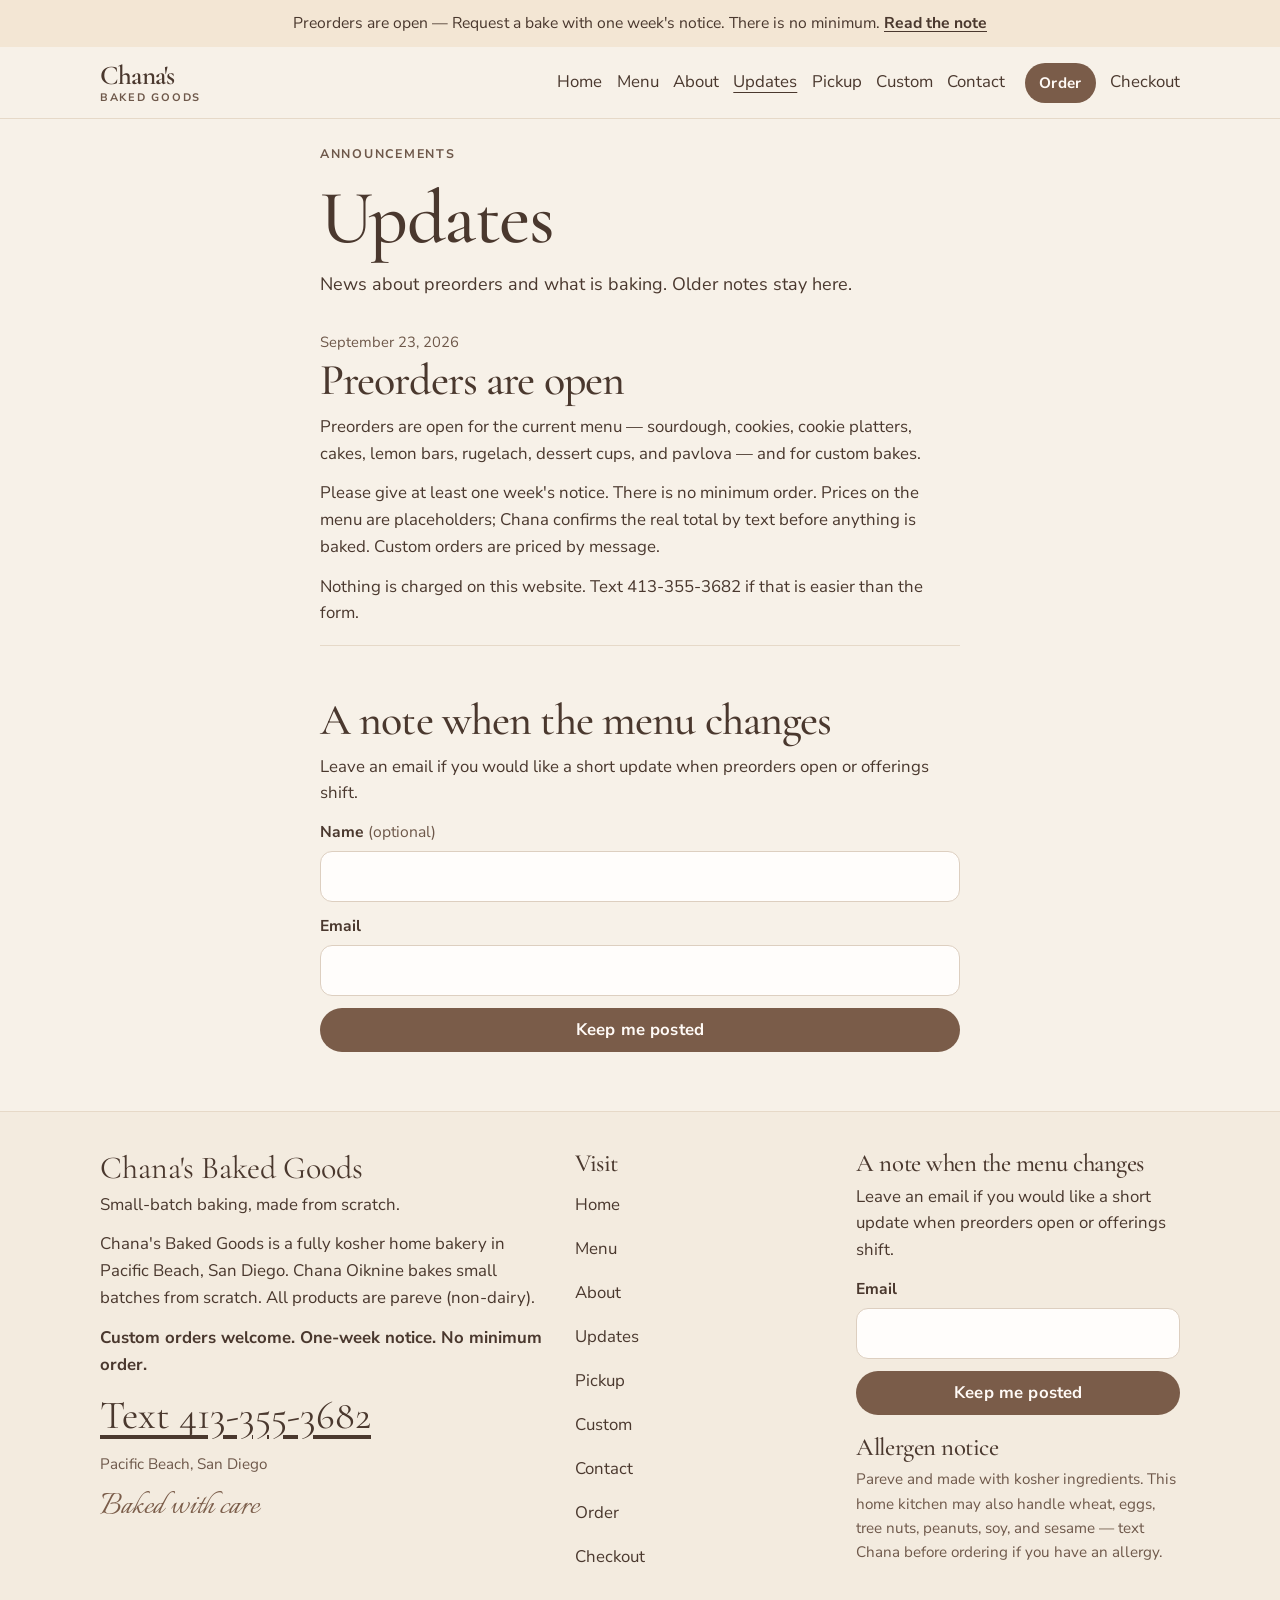
==== announcements.html @ 2ff9437b "Add Chana's Baked Goods marketing and pre-order site Static cream-paper pages for the menu, about, u" ====
<!DOCTYPE html>
<html lang="en">
<head>
  <meta charset="utf-8">
  <meta name="viewport" content="width=device-width, initial-scale=1">
  <meta name="theme-color" content="#f7f1e8">
  <title>Updates · Chana's Baked Goods</title>
  <meta name="description" content="Announcements from Chana's Baked Goods in Pacific Beach, San Diego. Preorder news, menu changes, and a way to leave your email.">
  <link rel="canonical" href="https://nathanoiknine.github.io/chanas-baked-goods/announcements.html">
  <link rel="icon" href="assets/favicon.svg" type="image/svg+xml">
  <link rel="preconnect" href="https://fonts.googleapis.com">
  <link rel="preconnect" href="https://fonts.gstatic.com" crossorigin>
  <link href="https://fonts.googleapis.com/css2?family=Cormorant+Garamond:ital,wght@0,500;0,600;1,500;1,600&family=Italianno&family=Nunito+Sans:ital,wght@0,400;0,600;0,700;1,400&display=swap" rel="stylesheet">
  <link rel="stylesheet" href="css/styles.css">
</head>
<body data-page="updates">
  <a class="skip" href="#main">Skip to content</a>
  <div id="site-header"></div>
  <main id="main">
    <div class="wrap page measure">
      <noscript><p class="callout">For the latest, text 413-355-3682. Chana's Baked Goods, Pacific Beach, San Diego.</p></noscript>
      <p class="kicker">Announcements</p>
      <h1 id="page-title">Updates</h1>
      <p class="lede" id="page-intro">News about preorders and what is baking. Older notes stay here.</p>
      <div id="news-root"></div>
      <section class="section" id="signup" aria-labelledby="signup-title">
        <h2 id="signup-title">A note when the menu changes</h2>
        <p id="signup-intro">Leave an email if you would like a short update when preorders open or offerings shift.</p>
        <div data-signup></div>
      </section>
    </div>
  </main>
  <div id="site-footer"></div>
  <script src="js/common.js"></script>
  <script src="js/announcements.js"></script>
</body>
</html>
---- css/styles.css ----
/* Chana's Baked Goods
   Light paper palette. Edit colors here if the brand shifts.
   Dark brown is for text and small accents only. */

:root {
  color-scheme: light;
  --paper: #f7f1e8;
  --paper-deep: #f3ebdf;
  --surface: #fffdfb;
  --sand: #f3e6d4;
  --beige: #eadfD0;
  --tan: #ddcfc0;
  --line: #e6d9c8;
  --ink: #4a382e;
  --ink-soft: #6e584a;
  --accent: #7a5c49;
  --accent-hover: #684b3a;
  --on-accent: #fffaf6;
  --danger: #8d3f34;
  --shadow: 0 12px 32px rgba(90, 62, 42, 0.05);
  --radius: 18px;
  --max: 1080px;
  --serif: "Cormorant Garamond", "Iowan Old Style", Palatino, "Palatino Linotype", serif;
  --sans: "Nunito Sans", "Segoe UI", sans-serif;
  --script: "Italianno", "Palatino Linotype", cursive;
}

*,
*::before,
*::after {
  box-sizing: border-box;
}

[hidden] {
  display: none !important;
}

html {
  background: var(--paper);
  scroll-behavior: smooth;
}

body {
  margin: 0;
  min-height: 100vh;
  display: flex;
  flex-direction: column;
  background: var(--paper);
  color: var(--ink);
  font-family: var(--sans);
  font-size: 1.05rem;
  line-height: 1.6;
  -webkit-font-smoothing: antialiased;
}

body.has-cart {
  padding-bottom: 5.5rem;
}

img,
svg {
  max-width: 100%;
  display: block;
}

h1,
h2,
h3,
h4 {
  font-family: var(--serif);
  font-weight: 500;
  line-height: 1.12;
  letter-spacing: -0.02em;
  margin: 0 0 0.55rem;
  color: var(--ink);
}

h1 {
  font-size: clamp(2.7rem, 8vw, 4.75rem);
}

h2 {
  font-size: clamp(2rem, 4vw, 2.75rem);
}

h3 {
  font-size: 1.6rem;
}

p {
  margin: 0 0 0.8rem;
}

p:last-child {
  margin-bottom: 0;
}

a {
  color: var(--accent);
  text-underline-offset: 0.18em;
}

a:hover {
  color: var(--accent-hover);
}

::selection {
  background: #e7d3bf;
  color: var(--ink);
}

:focus-visible {
  outline: 2px solid var(--accent);
  outline-offset: 3px;
}

button,
input,
textarea,
select {
  font: inherit;
  color: inherit;
}

.skip {
  position: absolute;
  left: 1rem;
  top: -4rem;
  background: var(--surface);
  color: var(--ink);
  padding: 0.55rem 0.9rem;
  border-radius: 999px;
  z-index: 80;
}

.skip:focus {
  top: 0.6rem;
}

.sr-only {
  position: absolute;
  width: 1px;
  height: 1px;
  padding: 0;
  margin: -1px;
  overflow: hidden;
  clip: rect(0, 0, 0, 0);
  white-space: nowrap;
  border: 0;
}

.wrap {
  width: min(var(--max), calc(100% - 2rem));
  margin-inline: auto;
}

main {
  flex: 1;
  padding-bottom: 2.5rem;
}

.page {
  padding-top: 1.6rem;
}

.measure,
.lede,
.section-head {
  max-width: 40rem;
}

.measure-form {
  max-width: 46rem;
}

.kicker {
  font-family: var(--sans);
  font-size: 0.78rem;
  font-weight: 700;
  letter-spacing: 0.14em;
  text-transform: uppercase;
  color: var(--ink-soft);
  margin: 0 0 0.7rem;
}

.tagline {
  font-family: var(--serif);
  font-style: italic;
  font-weight: 500;
  font-size: clamp(1.45rem, 3vw, 2rem);
  line-height: 1.25;
  margin: 0.35rem 0 0.9rem;
  color: var(--ink);
}

.lede {
  font-size: 1.125rem;
  color: var(--ink);
}

.fine,
.hint {
  color: var(--ink-soft);
  font-size: 0.95rem;
}

.phone-block {
  font-family: var(--serif);
  font-size: clamp(1.8rem, 4vw, 2.5rem);
  line-height: 1.2;
  margin: 0.2rem 0 0.8rem;
}

.phone-block a,
a.phone {
  color: inherit;
  white-space: nowrap;
}

.banner {
  background: var(--sand);
  color: var(--ink);
  text-align: center;
  padding: 0.7rem 1rem;
}

.banner p {
  margin: 0 auto;
  max-width: 46rem;
  font-size: 0.98rem;
}

.banner a {
  color: inherit;
  font-weight: 700;
}

.site-nav {
  position: sticky;
  top: 0;
  z-index: 40;
  background: var(--paper);
  border-bottom: 1px solid var(--line);
}

.nav-row {
  display: flex;
  flex-wrap: wrap;
  align-items: center;
  justify-content: space-between;
  min-height: 4.4rem;
  gap: 0.5rem 1rem;
}

.wordmark {
  display: flex;
  flex-direction: column;
  text-decoration: none;
  color: var(--ink);
  line-height: 1;
  padding: 0.65rem 0;
}

.wordmark:hover {
  color: var(--ink);
}

.wordmark-name {
  font-family: var(--serif);
  font-size: 1.7rem;
  font-weight: 600;
  letter-spacing: -0.03em;
}

.wordmark-sub {
  margin-top: 0.22rem;
  font-size: 0.68rem;
  font-weight: 700;
  letter-spacing: 0.16em;
  text-transform: uppercase;
  color: var(--ink-soft);
}

.nav-toggle {
  margin-left: auto;
  min-height: 44px;
  padding: 0.4rem 0.9rem;
  border-radius: 999px;
  border: 1px solid var(--tan);
  background: var(--surface);
  cursor: pointer;
}

.nav-panel {
  display: none;
  flex-basis: 100%;
  padding-bottom: 0.85rem;
}

.nav-panel.is-open {
  display: grid;
  gap: 0.15rem;
}

.nav-links,
.nav-actions {
  display: grid;
  gap: 0.1rem;
}

.nav-links a,
.cart-link,
.nav-phone {
  text-decoration: none;
  color: var(--ink);
  padding: 0.65rem 0;
  min-height: 44px;
  display: inline-flex;
  align-items: center;
}

.nav-links a[aria-current="page"] {
  text-decoration: underline;
  text-underline-offset: 0.28em;
}

.nav-actions {
  margin-top: 0.35rem;
}

.cart-count {
  display: inline-grid;
  place-items: center;
  min-width: 1.45rem;
  height: 1.45rem;
  margin-left: 0.4rem;
  padding: 0 0.35rem;
  border-radius: 999px;
  background: var(--sand);
  font-size: 0.8rem;
  font-weight: 700;
}

.btn {
  display: inline-flex;
  align-items: center;
  justify-content: center;
  gap: 0.4rem;
  min-height: 44px;
  padding: 0.65rem 1.15rem;
  border-radius: 999px;
  border: 1px solid transparent;
  text-decoration: none;
  font-weight: 700;
  letter-spacing: 0.01em;
  cursor: pointer;
  background: transparent;
  line-height: 1.2;
}

.btn-primary {
  background: var(--accent);
  color: var(--on-accent);
}

.btn-primary:hover {
  background: var(--accent-hover);
  color: var(--on-accent);
}

.btn-ghost {
  background: transparent;
  border-color: var(--tan);
  color: var(--ink);
}

.btn-ghost:hover {
  background: var(--sand);
  color: var(--ink);
}

.btn-small {
  min-height: 40px;
  padding: 0.4rem 0.85rem;
  font-size: 0.95rem;
}

.hero {
  display: grid;
  gap: 1.5rem;
  padding: 2rem 0 0.5rem;
}

.hero-actions {
  display: flex;
  flex-wrap: wrap;
  gap: 0.6rem;
  margin: 1.1rem 0 0.8rem;
}

.hero-card {
  background: var(--surface);
  border: 1px solid var(--line);
  border-radius: var(--radius);
  padding: 0.4rem 1.15rem;
  box-shadow: var(--shadow);
}

.facts {
  list-style: none;
  margin: 0;
  padding: 0;
}

.facts li {
  padding: 0.72rem 0;
  border-bottom: 1px solid var(--line);
}

.facts li:last-child {
  border-bottom: 0;
}

.section {
  padding: 2.3rem 0 0.2rem;
}

.section-head {
  margin-bottom: 1.1rem;
}

.card-grid {
  display: grid;
  gap: 0.8rem;
  grid-template-columns: 1fr;
}

.card {
  display: block;
  background: var(--surface);
  border: 1px solid var(--line);
  border-radius: 16px;
  padding: 1rem 1rem 1.1rem;
  text-decoration: none;
  color: inherit;
  min-height: 100%;
}

.card:hover {
  border-color: var(--tan);
  background: #fffaf6;
  color: inherit;
}

.card h3 {
  font-size: 1.5rem;
  margin-bottom: 0.3rem;
}

.card p {
  margin: 0;
  color: var(--ink-soft);
  font-size: 0.98rem;
}

.card-icon {
  width: 36px;
  height: 36px;
  color: var(--accent);
  margin-bottom: 0.55rem;
}

.card-icon svg {
  width: 100%;
  height: 100%;
}

.steps {
  list-style: none;
  padding: 0;
  margin: 0.4rem 0 0;
  display: grid;
  gap: 0.8rem;
}

.steps li,
.panel,
.item-card {
  background: var(--surface);
  border: 1px solid var(--line);
  border-radius: 16px;
}

.steps li {
  padding: 1rem 1.05rem 1.1rem;
}

.step-num {
  display: block;
  font-family: var(--serif);
  font-size: 1.8rem;
  color: var(--accent);
  line-height: 1;
  margin-bottom: 0.35rem;
}

.steps h3 {
  font-size: 1.45rem;
  margin-bottom: 0.25rem;
}

.split {
  display: grid;
  gap: 0.8rem;
}

.split > div {
  background: var(--surface);
  border: 1px solid var(--line);
  border-radius: 16px;
  padding: 1.15rem 1.2rem 1.25rem;
}

.callout {
  background: var(--sand);
  border-radius: 16px;
  padding: 1.15rem 1.2rem;
}

.callout h2 {
  font-size: clamp(1.6rem, 3vw, 2rem);
}

.stack-list {
  display: grid;
  gap: 0.7rem;
}

.feature {
  display: grid;
  gap: 0.7rem;
  padding: 0.95rem 1rem;
  background: var(--surface);
  border: 1px solid var(--line);
  border-radius: 16px;
}

.feature h3 {
  font-size: 1.45rem;
  margin: 0;
}

.feature p {
  margin: 0.2rem 0 0;
  color: var(--ink-soft);
}

.price {
  font-family: var(--serif);
  font-size: 1.35rem;
  margin: 0;
  color: var(--ink);
}

.filters {
  display: flex;
  gap: 0.45rem;
  overflow-x: auto;
  padding: 0.35rem 0 0.7rem;
  position: sticky;
  top: 4.4rem;
  z-index: 15;
  background: var(--paper);
}

.filter-btn {
  border: 1px solid var(--line);
  background: var(--surface);
  border-radius: 999px;
  padding: 0.4rem 0.85rem;
  min-height: 44px;
  cursor: pointer;
  white-space: nowrap;
}

.filter-btn[aria-pressed="true"] {
  background: var(--sand);
  border-color: var(--tan);
}

.menu-cat {
  scroll-margin-top: 8rem;
  padding-top: 0.4rem;
}

.item {
  display: grid;
  gap: 0.75rem;
  padding: 1rem 0;
  border-bottom: 1px solid var(--line);
}

.item h3 {
  font-size: 1.5rem;
  margin-bottom: 0.2rem;
}

.item p {
  margin: 0;
  color: var(--ink-soft);
}

.qty {
  display: inline-flex;
  align-items: center;
  border: 1px solid var(--tan);
  border-radius: 999px;
  background: var(--surface);
}

.qty button {
  width: 44px;
  height: 44px;
  border: 0;
  background: transparent;
  cursor: pointer;
  font-size: 1.25rem;
  line-height: 1;
}

.qty input {
  width: 2.6rem;
  border: 0;
  text-align: center;
  padding: 0;
  background: transparent;
  -moz-appearance: textfield;
  appearance: textfield;
}

.qty input::-webkit-outer-spin-button,
.qty input::-webkit-inner-spin-button {
  -webkit-appearance: none;
  margin: 0;
}

.item-meta {
  color: var(--ink-soft);
  font-size: 0.92rem;
  margin-top: 0.35rem;
}

.form-grid {
  display: grid;
  gap: 0.9rem;
}

.field {
  display: grid;
  gap: 0.35rem;
  font-weight: 700;
  font-size: 0.98rem;
}

.field input,
.field textarea,
.field select,
.bare-input {
  width: 100%;
  background: var(--surface);
  border: 1px solid var(--tan);
  border-radius: 12px;
  padding: 0.75rem 0.85rem;
  font-weight: 400;
  min-height: 44px;
}

.field textarea {
  min-height: 8rem;
  resize: vertical;
}

.field input:focus,
.field textarea:focus,
.field select:focus {
  outline: 2px solid var(--accent);
  outline-offset: 1px;
  border-color: var(--accent);
}

.optional {
  font-weight: 400;
  color: var(--ink-soft);
}

fieldset {
  border: 1px solid var(--line);
  border-radius: 16px;
  margin: 1rem 0;
  padding: 0.9rem 1rem 1rem;
  background: var(--surface);
}

legend {
  font-family: var(--serif);
  font-size: 1.45rem;
  padding: 0 0.35rem;
}

.choice {
  display: flex;
  gap: 0.55rem;
  align-items: flex-start;
  font-weight: 400;
  margin: 0.45rem 0;
  min-height: 44px;
}

.choice input {
  margin-top: 0.35rem;
  width: 1.1rem;
  height: 1.1rem;
  accent-color: var(--accent);
}

.form-actions {
  display: flex;
  flex-wrap: wrap;
  gap: 0.6rem;
  margin-top: 0.4rem;
}

.form-status,
.field-error {
  color: var(--danger);
  font-weight: 600;
  font-size: 0.95rem;
}

.field-error {
  margin: 0.15rem 0 0;
  font-weight: 600;
}

.hp {
  position: absolute;
  left: -9999px;
  height: 1px;
  width: 1px;
  overflow: hidden;
}

.confirm {
  background: var(--surface);
  border: 1px solid var(--line);
  border-radius: var(--radius);
  padding: 1.2rem 1.15rem 1.3rem;
  box-shadow: var(--shadow);
}

.confirm h2 {
  font-size: clamp(1.8rem, 4vw, 2.4rem);
}

.summary {
  white-space: pre-wrap;
  overflow-wrap: anywhere;
  background: var(--paper-deep);
  border-radius: 12px;
  padding: 0.9rem 1rem;
  font-family: var(--sans);
  font-size: 0.95rem;
  line-height: 1.5;
  margin: 0.8rem 0;
}

.progress {
  display: flex;
  gap: 0.75rem;
  list-style: none;
  padding: 0;
  margin: 0 0 1rem;
  flex-wrap: wrap;
}

.progress button {
  background: transparent;
  border: 0;
  border-bottom: 2px solid var(--line);
  padding: 0.45rem 0.1rem 0.5rem;
  min-height: 44px;
  cursor: pointer;
  color: var(--ink-soft);
}

.progress button[aria-current="step"] {
  color: var(--ink);
  border-color: var(--accent);
  font-weight: 700;
}

.line {
  display: grid;
  gap: 0.65rem;
  padding: 0.9rem 0;
  border-bottom: 1px solid var(--line);
}

.line h3 {
  font-size: 1.35rem;
  margin: 0;
}

.subtotal {
  display: flex;
  justify-content: space-between;
  gap: 1rem;
  align-items: baseline;
  margin-top: 0.9rem;
  font-family: var(--serif);
  font-size: 1.6rem;
}

.linkish {
  background: none;
  border: 0;
  padding: 0;
  color: var(--accent);
  text-decoration: underline;
  text-underline-offset: 0.18em;
  cursor: pointer;
  min-height: 44px;
}

.review-list {
  list-style: none;
  padding: 0;
  margin: 0;
}

.review-list li {
  display: flex;
  justify-content: space-between;
  gap: 1rem;
  padding: 0.55rem 0;
  border-bottom: 1px solid var(--line);
}

.map-frame {
  height: 320px;
  border-radius: 16px;
  border: 1px solid var(--line);
  overflow: hidden;
  background: var(--sand);
  margin: 1rem 0 0.4rem;
}

.leaflet-container {
  height: 100%;
  width: 100%;
  background: #efe6da;
  font-family: var(--sans);
}

.leaflet-container img {
  max-width: none !important;
  max-height: none !important;
}

.footer {
  background: var(--paper-deep);
  border-top: 1px solid var(--line);
  padding: 2.4rem 0 2rem;
  margin-top: 1rem;
}

.footer-grid {
  display: grid;
  gap: 1.4rem;
}

.footer a {
  color: var(--ink);
}

.footer-links {
  list-style: none;
  margin: 0;
  padding: 0;
}

.footer-links a {
  display: inline-flex;
  min-height: 44px;
  align-items: center;
  text-decoration: none;
}

.footer-links a:hover {
  text-decoration: underline;
}

.footer-name {
  font-family: var(--serif);
  font-size: 2rem;
  line-height: 1.1;
  margin: 0 0 0.4rem;
}

.footer-heading {
  font-size: 1.55rem;
  margin-bottom: 0.35rem;
}

.allergen-heading {
  margin-top: 1.2rem;
}

.footer-signoff {
  font-family: var(--script);
  font-size: 2.3rem;
  color: var(--accent);
  line-height: 1;
  margin: 0.4rem 0 0;
}

.allergen-short {
  color: var(--ink-soft);
  font-size: 0.95rem;
}

.cart-bar {
  position: fixed;
  left: 1rem;
  right: 1rem;
  bottom: 1rem;
  z-index: 30;
  background: var(--accent);
  color: var(--on-accent);
  text-align: center;
  text-decoration: none;
  padding: 0.9rem 1rem;
  border-radius: 999px;
  font-weight: 700;
  box-shadow: 0 10px 24px rgba(90, 62, 42, 0.16);
}

.cart-bar:hover {
  background: var(--accent-hover);
  color: var(--on-accent);
}

body.nav-open .cart-bar {
  display: none;
}

.signup-form {
  display: grid;
  gap: 0.75rem;
  margin-top: 0.8rem;
}

.prose p + p {
  margin-top: 0.8rem;
}

.detail-list {
  list-style: none;
  padding: 0;
  margin: 1.2rem 0 0;
}

.detail-list li {
  padding: 0.7rem 0;
  border-top: 1px solid var(--line);
}

.detail-list span {
  display: block;
  font-size: 0.78rem;
  letter-spacing: 0.12em;
  text-transform: uppercase;
  font-weight: 700;
  color: var(--ink-soft);
}

.update {
  padding: 1.1rem 0;
  border-bottom: 1px solid var(--line);
}

.update time {
  color: var(--ink-soft);
  font-size: 0.92rem;
}

.empty {
  background: var(--surface);
  border: 1px solid var(--line);
  border-radius: 16px;
  padding: 1.1rem 1.15rem;
}

@media (min-width: 640px) {
  .card-grid {
    grid-template-columns: 1fr 1fr;
  }

  .form-grid.two {
    grid-template-columns: 1fr 1fr;
  }

  .span-2 {
    grid-column: span 2;
  }

  .feature,
  .line {
    grid-template-columns: 1fr auto;
    align-items: center;
  }

  .item {
    grid-template-columns: 1fr auto;
    align-items: center;
  }

  .item-buy,
  .line-side {
    text-align: right;
  }

  .price {
    text-align: right;
  }
}

@media (min-width: 800px) {
  .section {
    padding-top: 3.1rem;
  }

  .steps,
  .split {
    grid-template-columns: 1fr 1fr;
  }

  .steps {
    grid-template-columns: 1fr 1fr 1fr;
  }

  .hero {
    grid-template-columns: 1.35fr 0.8fr;
    gap: 3rem;
    align-items: start;
    padding-top: 3.2rem;
  }

  .footer-grid {
    grid-template-columns: 1.4fr 0.8fr 1fr;
  }
}

@media (min-width: 960px) {
  .card-grid.cols-4 {
    grid-template-columns: 1fr 1fr 1fr 1fr;
  }
}

@media (min-width: 1040px) {
  .nav-toggle {
    display: none;
  }

  .nav-row {
    flex-wrap: nowrap;
  }

  .nav-panel,
  .nav-panel.is-open {
    display: flex;
    flex-basis: auto;
    flex: 1;
    align-items: center;
    justify-content: flex-end;
    gap: 1.2rem;
    padding: 0;
  }

  .nav-links,
  .nav-actions {
    display: flex;
    align-items: center;
    gap: 0.9rem;
  }

  .nav-links a,
  .cart-link {
    padding: 0.2rem 0;
    min-height: 44px;
  }

  .nav-phone {
    display: none;
  }

  .nav-actions {
    margin-top: 0;
  }
}

@media (max-width: 560px) {
  .hero-actions,
  .form-actions .btn,
  .signup-form .btn {
    width: 100%;
  }
}

@media (prefers-reduced-motion: reduce) {
  html {
    scroll-behavior: auto;
  }

  *,
  *::before,
  *::after {
    animation: none !important;
    transition: none !important;
  }
}

@media print {
  .site-nav,
  .cart-bar,
  .nav-toggle,
  .skip,
  .form-actions,
  .filters {
    display: none !important;
  }

  body {
    background: white;
    padding: 0;
  }

  .confirm,
  .summary {
    break-inside: avoid;
  }
}
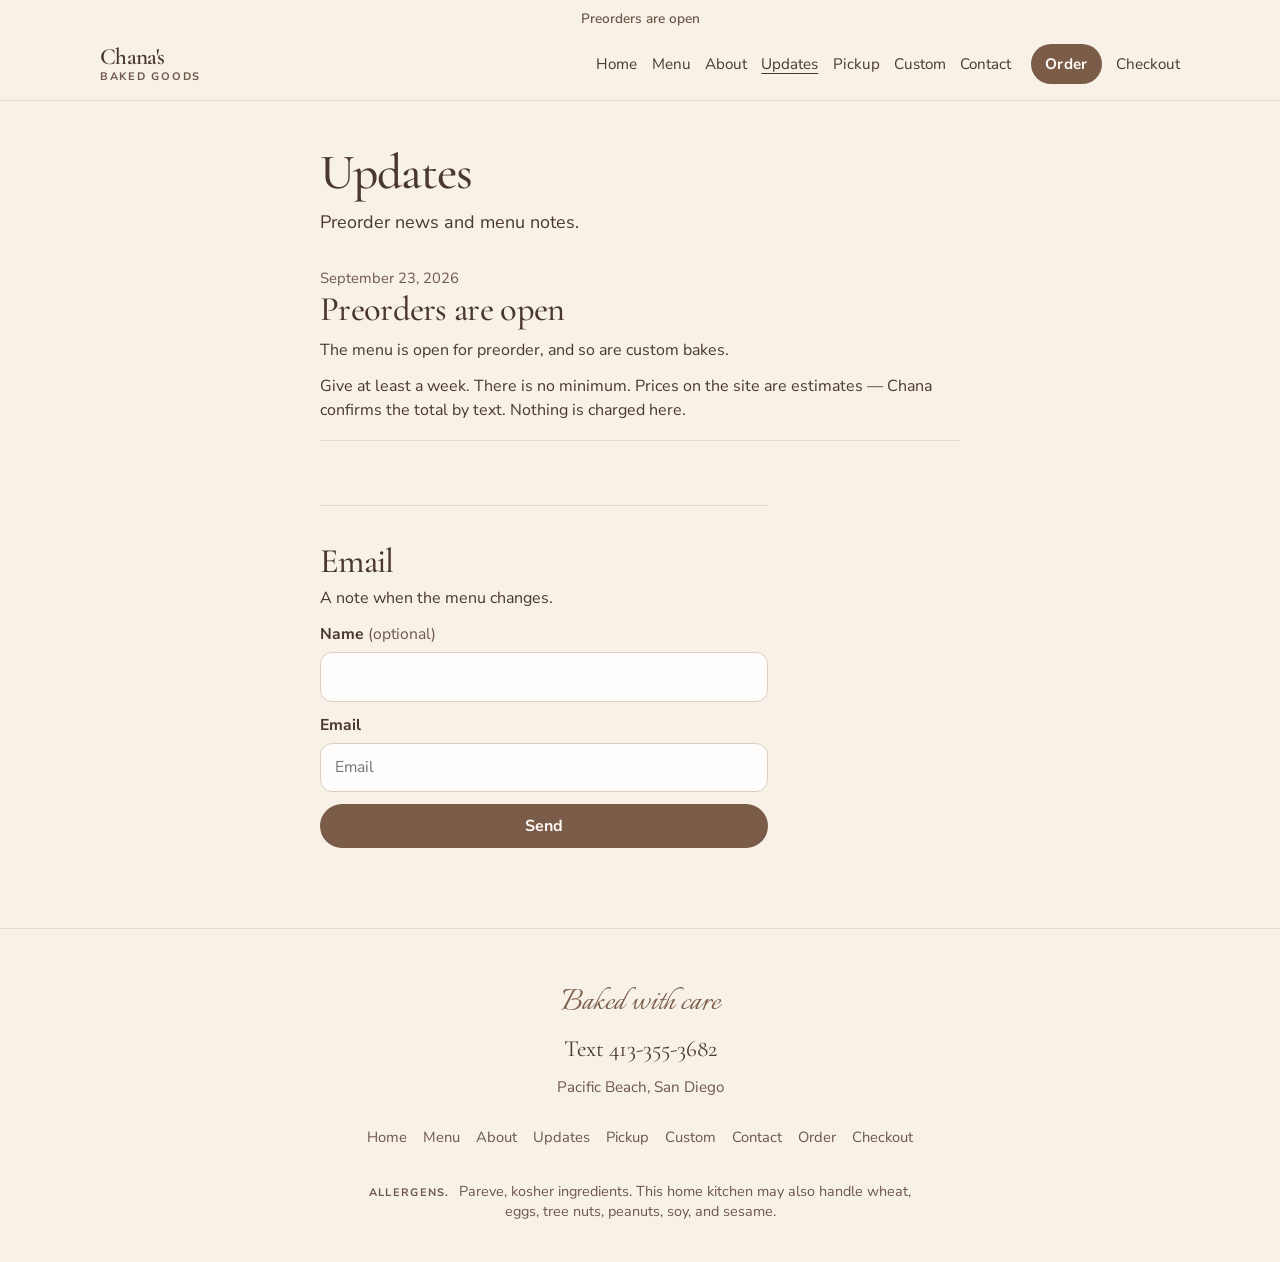
==== commit 3520ca5c: "Lighten the bakery site so it reads like a short flyer. Cut repeated kosher, pareve, and policy copy" ====
--- a/announcements.html
+++ b/announcements.html
@@ -19,13 +19,12 @@
   <main id="main">
     <div class="wrap page measure">
       <noscript><p class="callout">For the latest, text 413-355-3682. Chana's Baked Goods, Pacific Beach, San Diego.</p></noscript>
-      <p class="kicker">Announcements</p>
       <h1 id="page-title">Updates</h1>
-      <p class="lede" id="page-intro">News about preorders and what is baking. Older notes stay here.</p>
+      <p class="lede" id="page-intro">Preorder news and menu notes.</p>
       <div id="news-root"></div>
-      <section class="section" id="signup" aria-labelledby="signup-title">
-        <h2 id="signup-title">A note when the menu changes</h2>
-        <p id="signup-intro">Leave an email if you would like a short update when preorders open or offerings shift.</p>
+      <section class="signup-band" id="signup" aria-labelledby="signup-title">
+        <h2 id="signup-title">Email</h2>
+        <p id="signup-intro">A note when the menu changes.</p>
         <div data-signup></div>
       </section>
     </div>
--- a/css/styles.css
+++ b/css/styles.css
@@ -48,8 +48,8 @@
   background: var(--paper);
   color: var(--ink);
   font-family: var(--sans);
-  font-size: 1.05rem;
-  line-height: 1.6;
+  font-size: 1rem;
+  line-height: 1.5;
   -webkit-font-smoothing: antialiased;
 }
 
@@ -76,15 +76,15 @@
 }
 
 h1 {
-  font-size: clamp(2.7rem, 8vw, 4.75rem);
+  font-size: clamp(2.15rem, 5vw, 3.1rem);
 }
 
 h2 {
-  font-size: clamp(2rem, 4vw, 2.75rem);
+  font-size: clamp(1.7rem, 3vw, 2.15rem);
 }
 
 h3 {
-  font-size: 1.6rem;
+  font-size: 1.35rem;
 }
 
 p {
@@ -160,7 +160,7 @@
 }
 
 .page {
-  padding-top: 1.6rem;
+  padding-top: 2.75rem;
 }
 
 .measure,
@@ -173,14 +173,15 @@
   max-width: 46rem;
 }
 
-.kicker {
+.kicker,
+.notice-label {
   font-family: var(--sans);
-  font-size: 0.78rem;
+  font-size: 0.72rem;
   font-weight: 700;
-  letter-spacing: 0.14em;
+  letter-spacing: 0.16em;
   text-transform: uppercase;
   color: var(--ink-soft);
-  margin: 0 0 0.7rem;
+  margin: 0 0 0.85rem;
 }
 
 .tagline {
@@ -204,11 +205,18 @@
   font-size: 0.95rem;
 }
 
-.phone-block {
+.phone-block,
+.hero-phone {
   font-family: var(--serif);
-  font-size: clamp(1.8rem, 4vw, 2.5rem);
+  font-size: 1.35rem;
   line-height: 1.2;
-  margin: 0.2rem 0 0.8rem;
+  margin: 0.2rem 0 0;
+}
+
+.hero-phone a,
+.phone-block a {
+  color: inherit;
+  text-decoration-thickness: 1px;
 }
 
 .phone-block a,
@@ -218,21 +226,26 @@
 }
 
 .banner {
-  background: var(--sand);
-  color: var(--ink);
+  background: transparent;
+  color: var(--ink-soft);
   text-align: center;
-  padding: 0.7rem 1rem;
+  padding: 0.55rem 1rem 0;
 }
 
 .banner p {
   margin: 0 auto;
   max-width: 46rem;
-  font-size: 0.98rem;
+  font-size: 0.85rem;
 }
 
 .banner a {
   color: inherit;
-  font-weight: 700;
+  font-weight: 600;
+  text-decoration: none;
+}
+
+.banner a:hover {
+  text-decoration: underline;
 }
 
 .site-nav {
@@ -267,7 +280,7 @@
 
 .wordmark-name {
   font-family: var(--serif);
-  font-size: 1.7rem;
+  font-size: 1.45rem;
   font-weight: 600;
   letter-spacing: -0.03em;
 }
@@ -386,16 +399,34 @@
 }
 
 .hero {
-  display: grid;
-  gap: 1.5rem;
-  padding: 2rem 0 0.5rem;
+  display: block;
+  text-align: center;
+  max-width: 38rem;
+  margin: 0 auto;
+  padding: 3.5rem 0 0.5rem;
+}
+
+.hero h1 {
+  font-size: clamp(3.1rem, 8vw, 5.1rem);
+  font-weight: 500;
+  line-height: 0.92;
+  margin-bottom: 0.85rem;
+}
+
+.hero .tagline {
+  margin-inline: auto;
+}
+
+.hero .kicker {
+  margin-bottom: 1.1rem;
 }
 
 .hero-actions {
   display: flex;
   flex-wrap: wrap;
+  justify-content: center;
   gap: 0.6rem;
-  margin: 1.1rem 0 0.8rem;
+  margin: 1.6rem 0 1rem;
 }
 
 .hero-card {
@@ -694,17 +725,18 @@
 }
 
 fieldset {
-  border: 1px solid var(--line);
-  border-radius: 16px;
-  margin: 1rem 0;
-  padding: 0.9rem 1rem 1rem;
-  background: var(--surface);
+  border: 0;
+  border-radius: 0;
+  margin: 1.5rem 0 0.5rem;
+  padding: 0;
+  background: transparent;
 }
 
 legend {
   font-family: var(--serif);
   font-size: 1.45rem;
-  padding: 0 0.35rem;
+  padding: 0;
+  margin-bottom: 0.35rem;
 }
 
 .choice {
@@ -856,8 +888,8 @@
 }
 
 .leaflet-container {
-  height: 100%;
   width: 100%;
+  height: 320px;
   background: #efe6da;
   font-family: var(--sans);
 }
@@ -868,10 +900,10 @@
 }
 
 .footer {
-  background: var(--paper-deep);
+  background: transparent;
   border-top: 1px solid var(--line);
-  padding: 2.4rem 0 2rem;
-  margin-top: 1rem;
+  padding: 3.5rem 0 2.5rem;
+  margin-top: 2rem;
 }
 
 .footer-grid {
@@ -1001,6 +1033,252 @@
   padding: 1.1rem 1.15rem;
 }
 
+.trust {
+  list-style: none;
+  display: flex;
+  flex-wrap: wrap;
+  justify-content: center;
+  gap: 0.2rem 0;
+  margin: 1.75rem 0 0;
+  padding: 0;
+  color: var(--ink-soft);
+  font-size: 0.72rem;
+  font-weight: 700;
+  letter-spacing: 0.14em;
+  text-transform: uppercase;
+}
+
+.trust li {
+  display: inline-flex;
+  align-items: center;
+}
+
+.trust li:not(:last-child)::after {
+  content: "·";
+  margin: 0 0.7rem;
+  color: var(--tan);
+  font-weight: 400;
+  letter-spacing: 0;
+}
+
+.offerings {
+  margin: 3.75rem auto 0;
+  max-width: 40rem;
+  text-align: center;
+}
+
+.offering-list {
+  list-style: none;
+  display: flex;
+  flex-wrap: wrap;
+  justify-content: center;
+  margin: 0;
+  padding: 0;
+}
+
+.offering-list li {
+  display: inline-flex;
+  align-items: center;
+}
+
+.offering-list li:not(:last-child)::after {
+  content: "·";
+  margin: 0 0.7rem;
+  color: var(--tan);
+}
+
+.offering-list a {
+  display: inline-flex;
+  align-items: center;
+  min-height: 44px;
+  font-family: var(--serif);
+  font-size: clamp(1.35rem, 2.5vw, 1.7rem);
+  line-height: 1;
+  color: var(--ink);
+  text-decoration: none;
+}
+
+.offering-list a:hover {
+  color: var(--accent);
+}
+
+.signup-band {
+  max-width: 28rem;
+  margin: 4rem auto 0.5rem;
+  padding-top: 2.25rem;
+  border-top: 1px solid var(--line);
+  text-align: center;
+}
+
+.signup-band h2 {
+  margin-bottom: 0.35rem;
+}
+
+.signup-band .hint {
+  margin-bottom: 0.9rem;
+}
+
+.page .signup-band {
+  margin-left: 0;
+  margin-right: 0;
+  text-align: left;
+}
+
+.signup-inline {
+  display: flex;
+  flex-wrap: wrap;
+  justify-content: center;
+  align-items: center;
+  gap: 0.5rem;
+  margin-top: 0;
+}
+
+.page .signup-inline {
+  justify-content: flex-start;
+}
+
+.signup-inline .field {
+  flex: 1 1 14rem;
+  min-width: 0;
+  font-weight: 400;
+}
+
+.signup-inline .form-status {
+  flex-basis: 100%;
+  text-align: center;
+}
+
+.page .signup-inline .form-status {
+  text-align: left;
+}
+
+.page .hero-phone {
+  margin: 0.15rem 0 1.5rem;
+}
+
+.footer-inner {
+  max-width: 36rem;
+  margin-inline: auto;
+  text-align: center;
+}
+
+.footer-phone {
+  font-family: var(--serif);
+  font-size: 1.45rem;
+  line-height: 1.2;
+  color: var(--ink);
+  text-decoration: none;
+}
+
+.footer-phone:hover {
+  color: var(--accent);
+}
+
+.footer-nav {
+  display: flex;
+  flex-wrap: wrap;
+  justify-content: center;
+  gap: 0.15rem 1rem;
+  margin: 1rem 0 1.35rem;
+}
+
+.footer-nav a {
+  display: inline-flex;
+  align-items: center;
+  min-height: 44px;
+  color: var(--ink-soft);
+  text-decoration: none;
+  font-size: 0.92rem;
+}
+
+.footer-nav a:hover {
+  color: var(--ink);
+  text-decoration: underline;
+}
+
+.footer-signoff {
+  margin: 0 0 0.85rem;
+}
+
+.allergen-short {
+  max-width: 34rem;
+  margin: 0 auto;
+  color: var(--ink-soft);
+  font-size: 0.9rem;
+  line-height: 1.45;
+}
+
+.allergen-short .notice-label {
+  display: inline;
+  margin: 0 0.35rem 0 0;
+  letter-spacing: 0.12em;
+  font-size: 0.68rem;
+}
+
+.notice {
+  max-width: 36rem;
+  margin-top: 2.75rem;
+  padding-top: 1.35rem;
+  border-top: 1px solid var(--line);
+}
+
+.notice p:last-child {
+  margin: 0;
+  color: var(--ink-soft);
+}
+
+.cat-summary {
+  max-width: 36rem;
+  margin: 0 0 0.15rem;
+  color: var(--ink-soft);
+}
+
+.menu-cat {
+  padding-top: 1.75rem;
+}
+
+.menu-cat h2 {
+  margin-bottom: 0.2rem;
+}
+
+.item {
+  padding: 0.8rem 0;
+}
+
+.item-compact {
+  grid-template-columns: minmax(0, 1fr) auto;
+  align-items: center;
+  gap: 0.65rem;
+  padding: 0.35rem 0;
+}
+
+.item-compact h3 {
+  font-size: 1.2rem;
+  margin: 0;
+}
+
+.item-compact .price {
+  font-size: 1.15rem;
+  margin: 0;
+}
+
+.item-compact .item-buy {
+  display: flex;
+  align-items: center;
+  justify-content: flex-end;
+  gap: 0.65rem;
+}
+
+#order-items > h3 {
+  margin: 1.15rem 0 0.1rem;
+  font-family: var(--sans);
+  font-size: 0.72rem;
+  font-weight: 700;
+  letter-spacing: 0.14em;
+  text-transform: uppercase;
+  color: var(--ink-soft);
+}
+
 @media (min-width: 640px) {
   .card-grid {
     grid-template-columns: 1fr 1fr;
@@ -1050,14 +1328,7 @@
   }
 
   .hero {
-    grid-template-columns: 1.35fr 0.8fr;
-    gap: 3rem;
-    align-items: start;
-    padding-top: 3.2rem;
-  }
-
-  .footer-grid {
-    grid-template-columns: 1.4fr 0.8fr 1fr;
+    padding-top: 5.5rem;
   }
 }
 
@@ -1098,6 +1369,7 @@
   .cart-link {
     padding: 0.2rem 0;
     min-height: 44px;
+    font-size: 0.95rem;
   }
 
   .nav-phone {
@@ -1110,9 +1382,7 @@
 }
 
 @media (max-width: 560px) {
-  .hero-actions,
-  .form-actions .btn,
-  .signup-form .btn {
+  .form-actions .btn {
     width: 100%;
   }
 }
